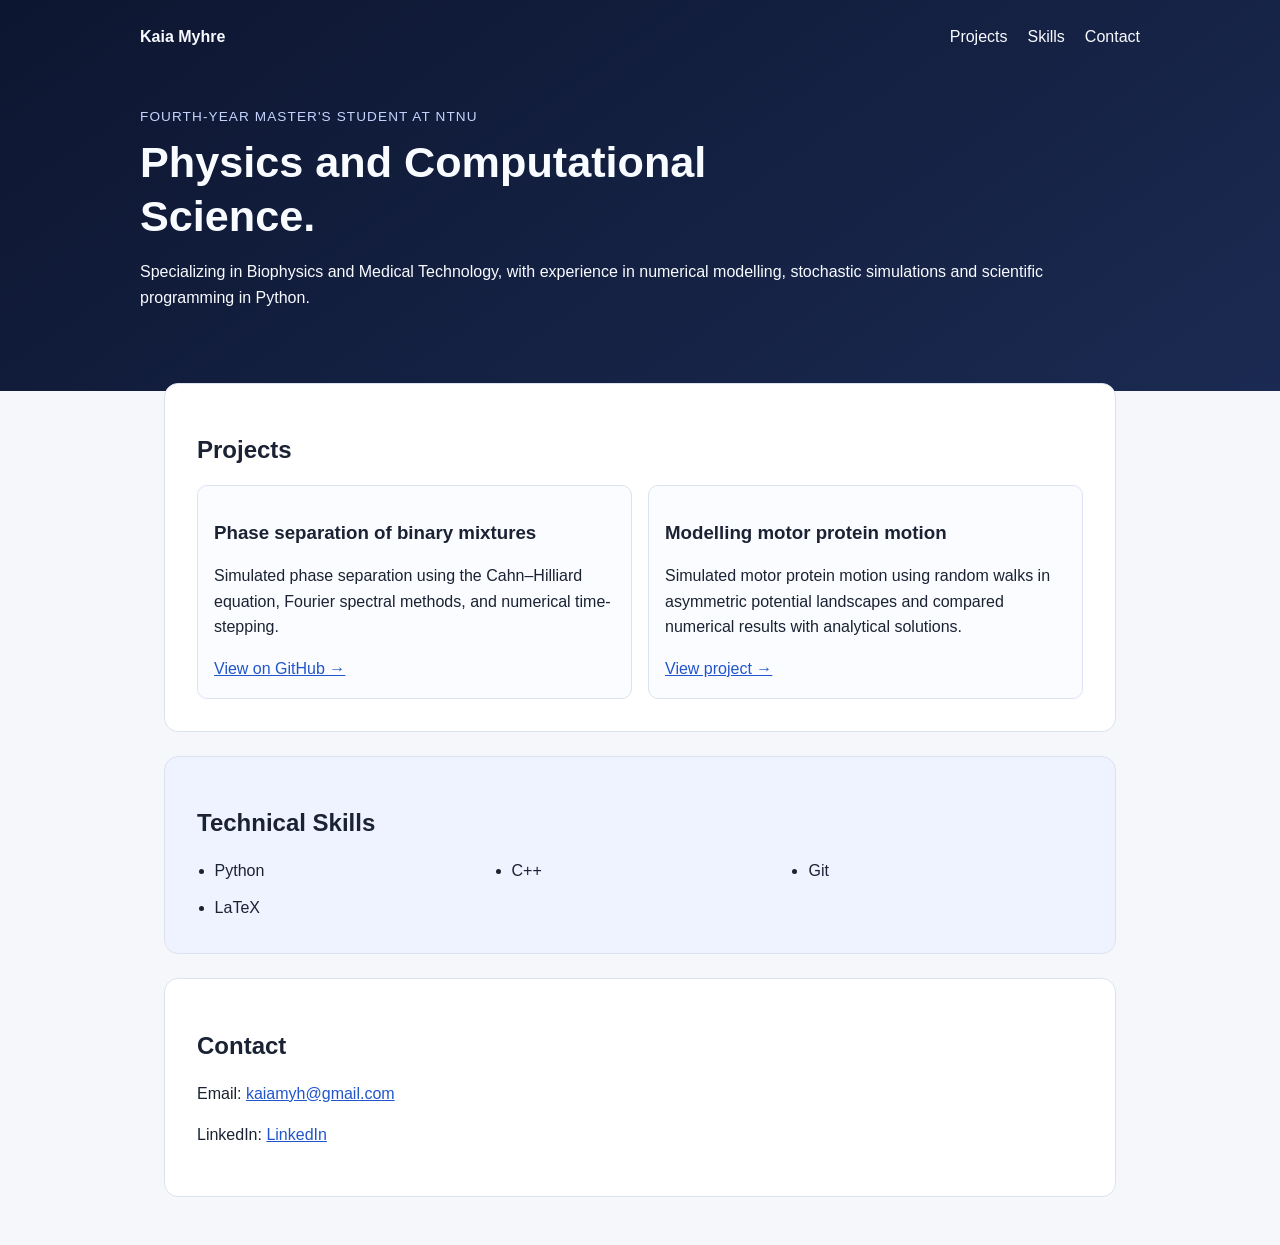
==== index.html @ 76cd0376 "Update index.html" ====
<!DOCTYPE html>
<html lang="en">
  <head>
    <meta charset="UTF-8" />
    <meta name="viewport" content="width=device-width, initial-scale=1.0" />
    <title>Kaia Myhre | Physics & Mathematics</title>
    <link rel="stylesheet" href="styles.css" />
  </head>

  <body>
    <header class="hero" id="home">
      <nav class="nav">
        <a href="#home" class="brand">Kaia Myhre</a>

        <ul>
          <li><a href="#projects">Projects</a></li>
          <li><a href="#skills">Skills</a></li>
          <li><a href="#contact">Contact</a></li>
        </ul>
      </nav>

      <div class="hero-content">
        <p class="eyebrow">Fourth-year Master's Student at NTNU</p>

        <h1>
          Physics and Computational Science.
        </h1>

        <p>
          Specializing in Biophysics and Medical Technology,
          with experience in numerical modelling, stochastic
          simulations and scientific programming in Python.
        </p>
      </div>
    </header>

    <main>
      <section id="projects" class="section">
        <h2>Projects</h2>

        <div class="cards">

          <article class="card">
            <h3>Phase separation of binary mixtures</h3>
            <p>
              Simulated phase separation using the Cahn–Hilliard equation,
              Fourier spectral methods, and numerical time-stepping.
            </p>
            <a href="https://selma-bl.github.io/Phase_separation_of_a_binary_mixture/" target="_blank">View on GitHub →</a>
          </article>

          <article class="card">
            <h3>Modelling motor protein motion</h3>
            <p>
              Simulated motor protein motion using random walks in asymmetric
              potential landscapes and compared numerical results with analytical solutions.
            </p>
            <a
              href="projects/motor-protein"
              target="_blank"
              rel="noopener noreferrer"
            >
              View project →
            </a>
          </article>


        </div>
      </section>


      <section id="skills" class="section section-alt">
        <h2>Technical Skills</h2>

        <ul class="skills-grid">
          <li>Python</li>
          <li>C++</li>
          <li>Git</li>
          <li>LaTeX</li>
        </ul>
      </section>


      <section id="contact" class="section">
        <h2>Contact</h2>

        <p>
          Email:
          <a href="mailto:kaiamyh@gmail.com">
            kaiamyh@gmail.com
          </a>
        </p>

        <p>
          LinkedIn:
          <a
            href="https://www.linkedin.com/in/kaia-myhre-958056382/"
            target="_blank"
            rel="noopener noreferrer"
          >
            LinkedIn
          </a>
        </p>
      </section>

    </main>
  </body>
</html>
---- styles.css ----
:root {
  --bg: #f5f7fb;
  --surface: #ffffff;
  --text: #1a2233;
  --muted: #53607a;
  --accent: #2155cc;
  --border: #dce3f0;
}

* {
  box-sizing: border-box;
}

body {
  margin: 0;
  font-family: "Inter", "Segoe UI", Roboto, Arial, sans-serif;
  color: var(--text);
  background: var(--bg);
  line-height: 1.6;
}

.hero {
  background: linear-gradient(145deg, #0d1630, #1b2a52);
  color: #f8fbff;
  padding: 1.5rem 1.5rem 4rem;
}

.nav {
  max-width: 1000px;
  margin: 0 auto;
  display: flex;
  justify-content: space-between;
  align-items: center;
  gap: 1rem;
}

.nav .brand {
  font-weight: 700;
  text-decoration: none;
  color: inherit;
}

.nav ul {
  margin: 0;
  padding: 0;
  list-style: none;
  display: flex;
  gap: 1.25rem;
}

.nav a {
  color: inherit;
  text-decoration: none;
}

.hero-content {
  max-width: 1000px;
  margin: 3.5rem auto 0;
}

.eyebrow {
  margin: 0;
  text-transform: uppercase;
  letter-spacing: 0.08em;
  color: #c5d4ff;
  font-size: 0.85rem;
}

h1,
h2,
h3 {
  line-height: 1.25;
}

h1 {
  margin: 0.5rem 0 1rem;
  max-width: 700px;
  font-size: clamp(1.9rem, 4vw, 2.7rem);
}

main {
  max-width: 1000px;
  margin: -2rem auto 3rem;
  padding: 0 1.5rem;
}

.section {
  background: var(--surface);
  border: 1px solid var(--border);
  border-radius: 14px;
  padding: 2rem;
  margin-top: 1.5rem;
}

.section-alt {
  background: #eef3ff;
}

.cards {
  display: grid;
  grid-template-columns: repeat(auto-fit, minmax(220px, 1fr));
  gap: 1rem;
}

.card {
  background: #fbfcff;
  border: 1px solid var(--border);
  border-radius: 10px;
  padding: 1rem;
}

.skills-grid {
  margin: 0;
  padding-left: 1.1rem;
  display: grid;
  grid-template-columns: repeat(auto-fit, minmax(220px, 1fr));
  gap: 0.7rem 1.4rem;
}

a {
  color: var(--accent);
}

@media (max-width: 640px) {
  .nav {
    flex-direction: column;
    align-items: flex-start;
  }

  .hero {
    padding-bottom: 3rem;
  }

  .section {
    padding: 1.4rem;
  }
}
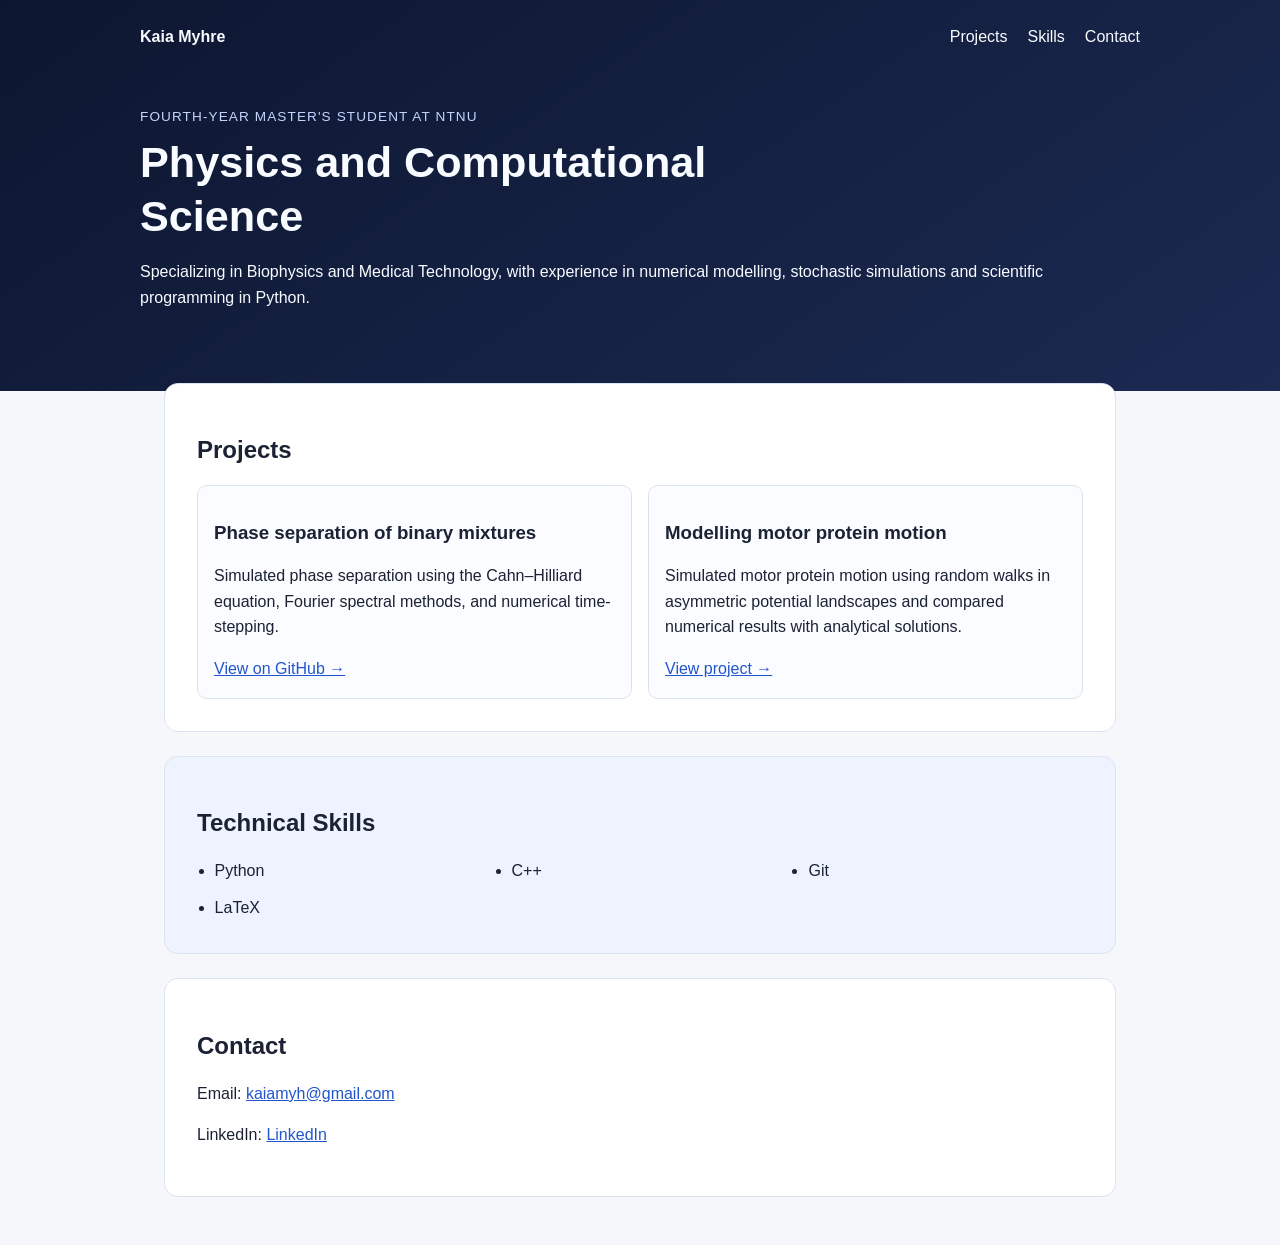
==== commit 5a8dd918: "Remove period from header in index.html" ====
--- a/index.html
+++ b/index.html
@@ -23,7 +23,7 @@
         <p class="eyebrow">Fourth-year Master's Student at NTNU</p>
 
         <h1>
-          Physics and Computational Science.
+          Physics and Computational Science
         </h1>
 
         <p>
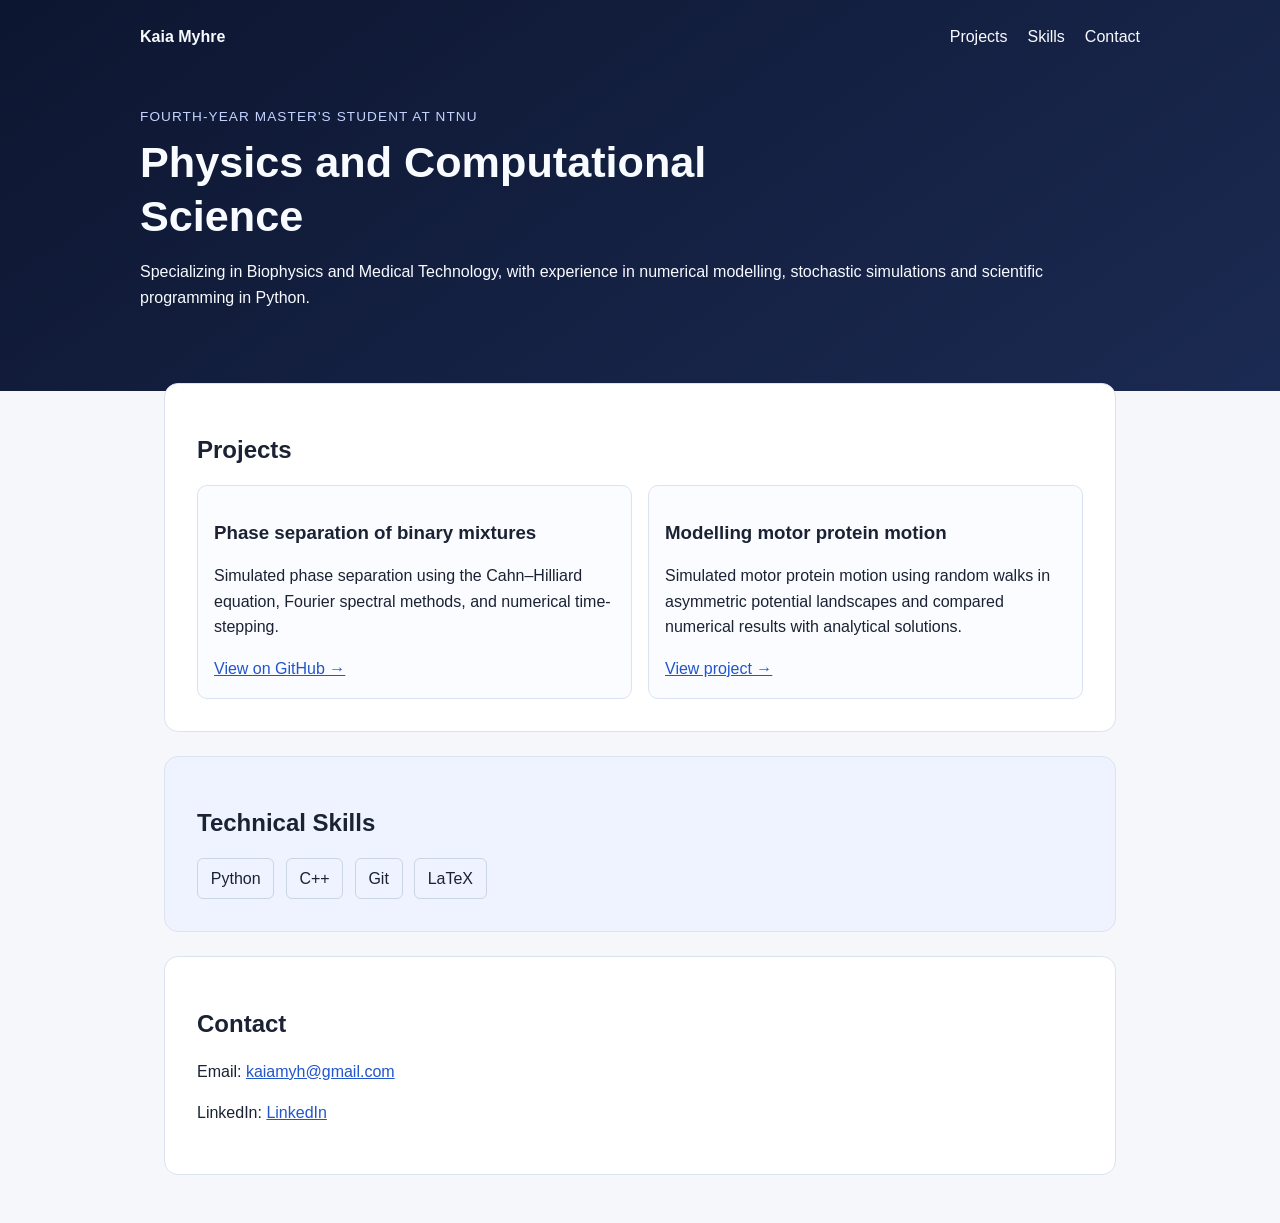
==== commit b39eaaa7: "Fix HTML syntax errors in index.html" ====
--- a/index.html
+++ b/index.html
@@ -1,5 +1,5 @@
 <!DOCTYPE html>
-<html lang="en">
+<html lang="en"> 
   <head>
     <meta charset="UTF-8" />
     <meta name="viewport" content="width=device-width, initial-scale=1.0" />
--- a/styles.css
+++ b/styles.css
@@ -110,11 +110,18 @@
 }
 
 .skills-grid {
-  margin: 0;
-  padding-left: 1.1rem;
-  display: grid;
-  grid-template-columns: repeat(auto-fit, minmax(220px, 1fr));
-  gap: 0.7rem 1.4rem;
+  display: flex;
+  flex-wrap: wrap;
+  gap: 0.7rem;
+  padding: 0;
+  margin: 1rem 0 0;
+  list-style: none;
+}
+
+.skills-grid li {
+  padding: 0.4rem 0.8rem;
+  border: 1px solid #cbd5e1;
+  border-radius: 6px;
 }
 
 a {
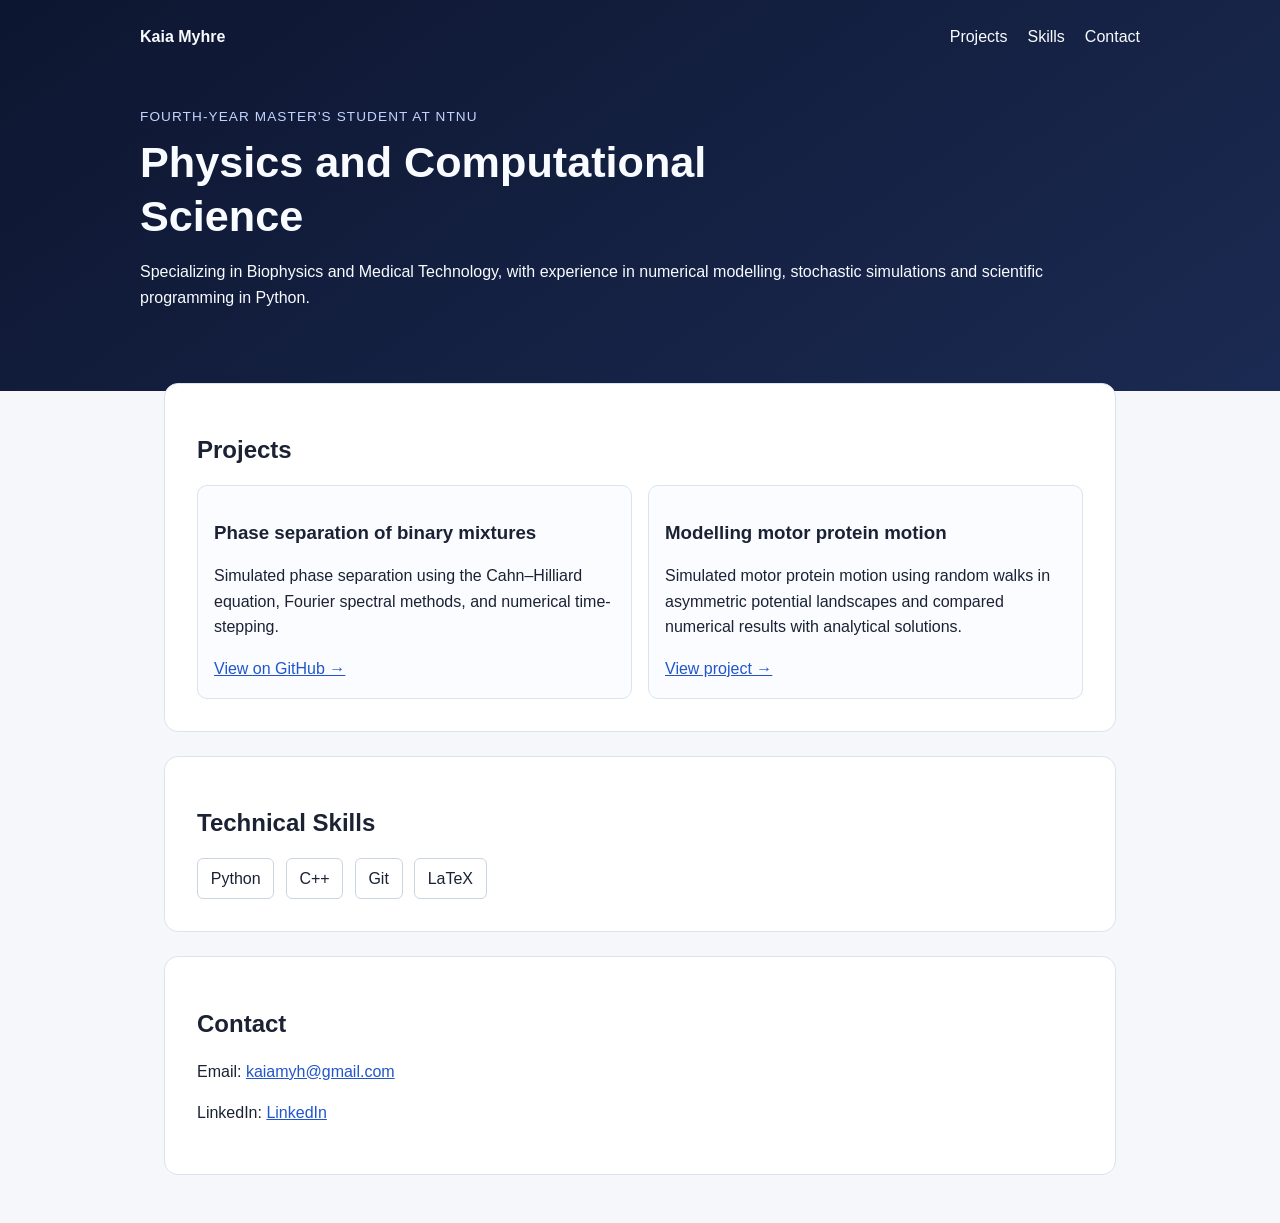
==== commit 17624032: "Update skills section class Removed 'section-alt' class from skills section." ====
--- a/index.html
+++ b/index.html
@@ -69,7 +69,7 @@
       </section>
 
 
-      <section id="skills" class="section section-alt">
+      <section id="skills" class="section">
         <h2>Technical Skills</h2>
 
         <ul class="skills-grid">
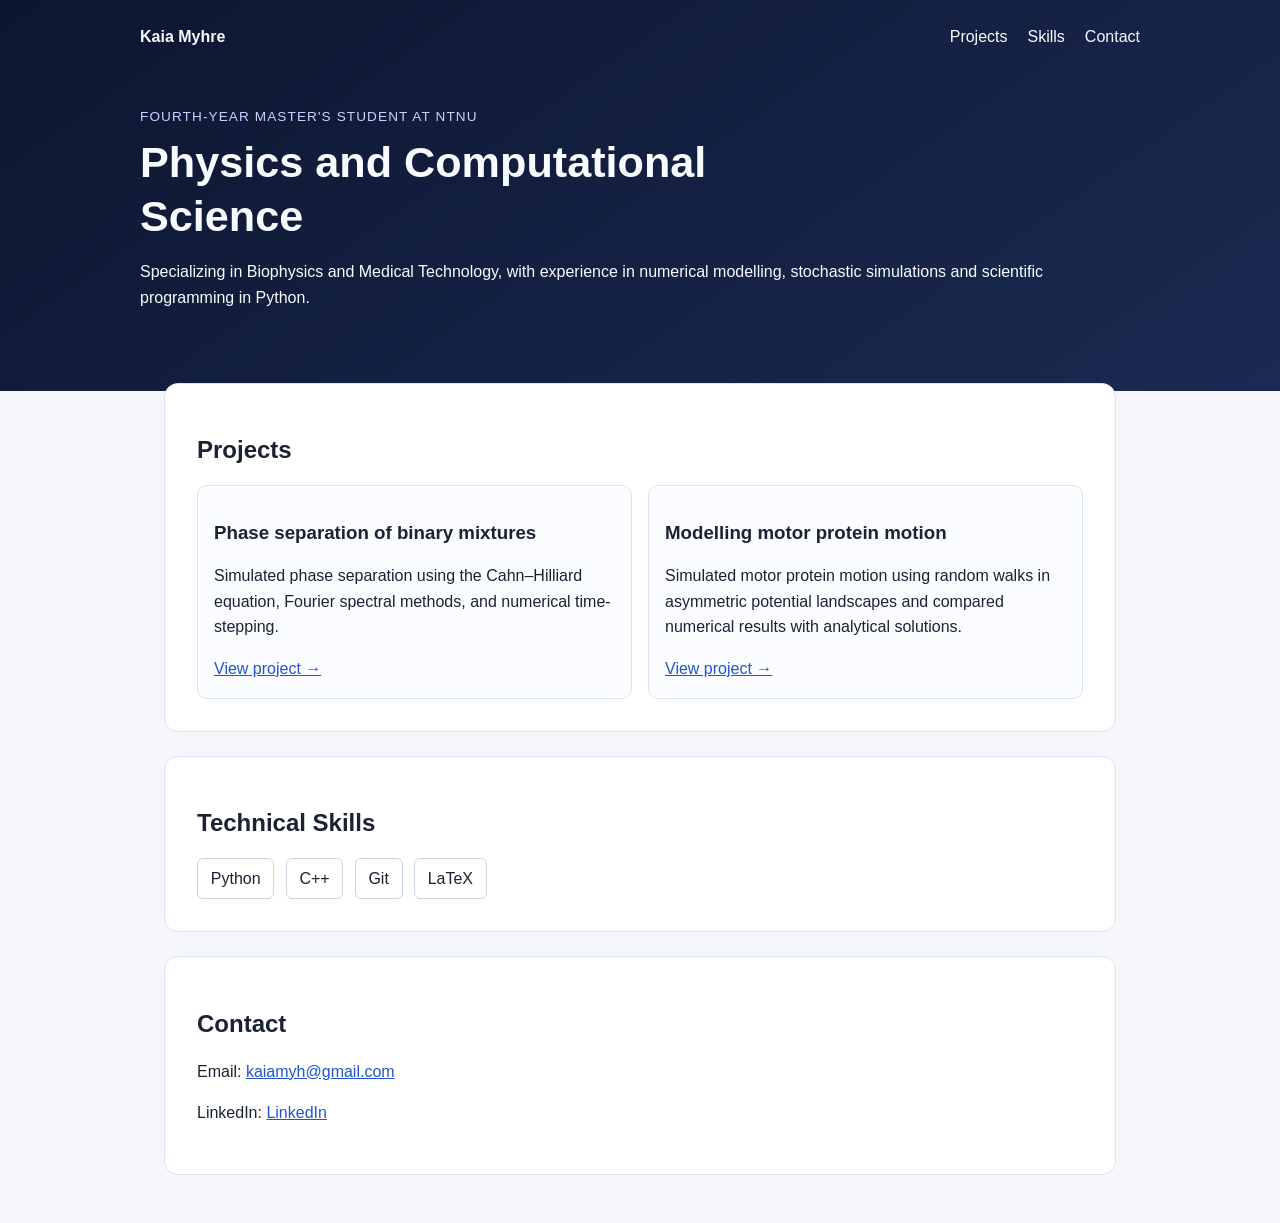
==== commit b35d54f8: "Update link text for GitHub project reference" ====
--- a/index.html
+++ b/index.html
@@ -46,7 +46,7 @@
               Simulated phase separation using the Cahn–Hilliard equation,
               Fourier spectral methods, and numerical time-stepping.
             </p>
-            <a href="https://selma-bl.github.io/Phase_separation_of_a_binary_mixture/" target="_blank">View on GitHub →</a>
+            <a href="https://selma-bl.github.io/Phase_separation_of_a_binary_mixture/" target="_blank"> View project →</a>
           </article>
 
           <article class="card">
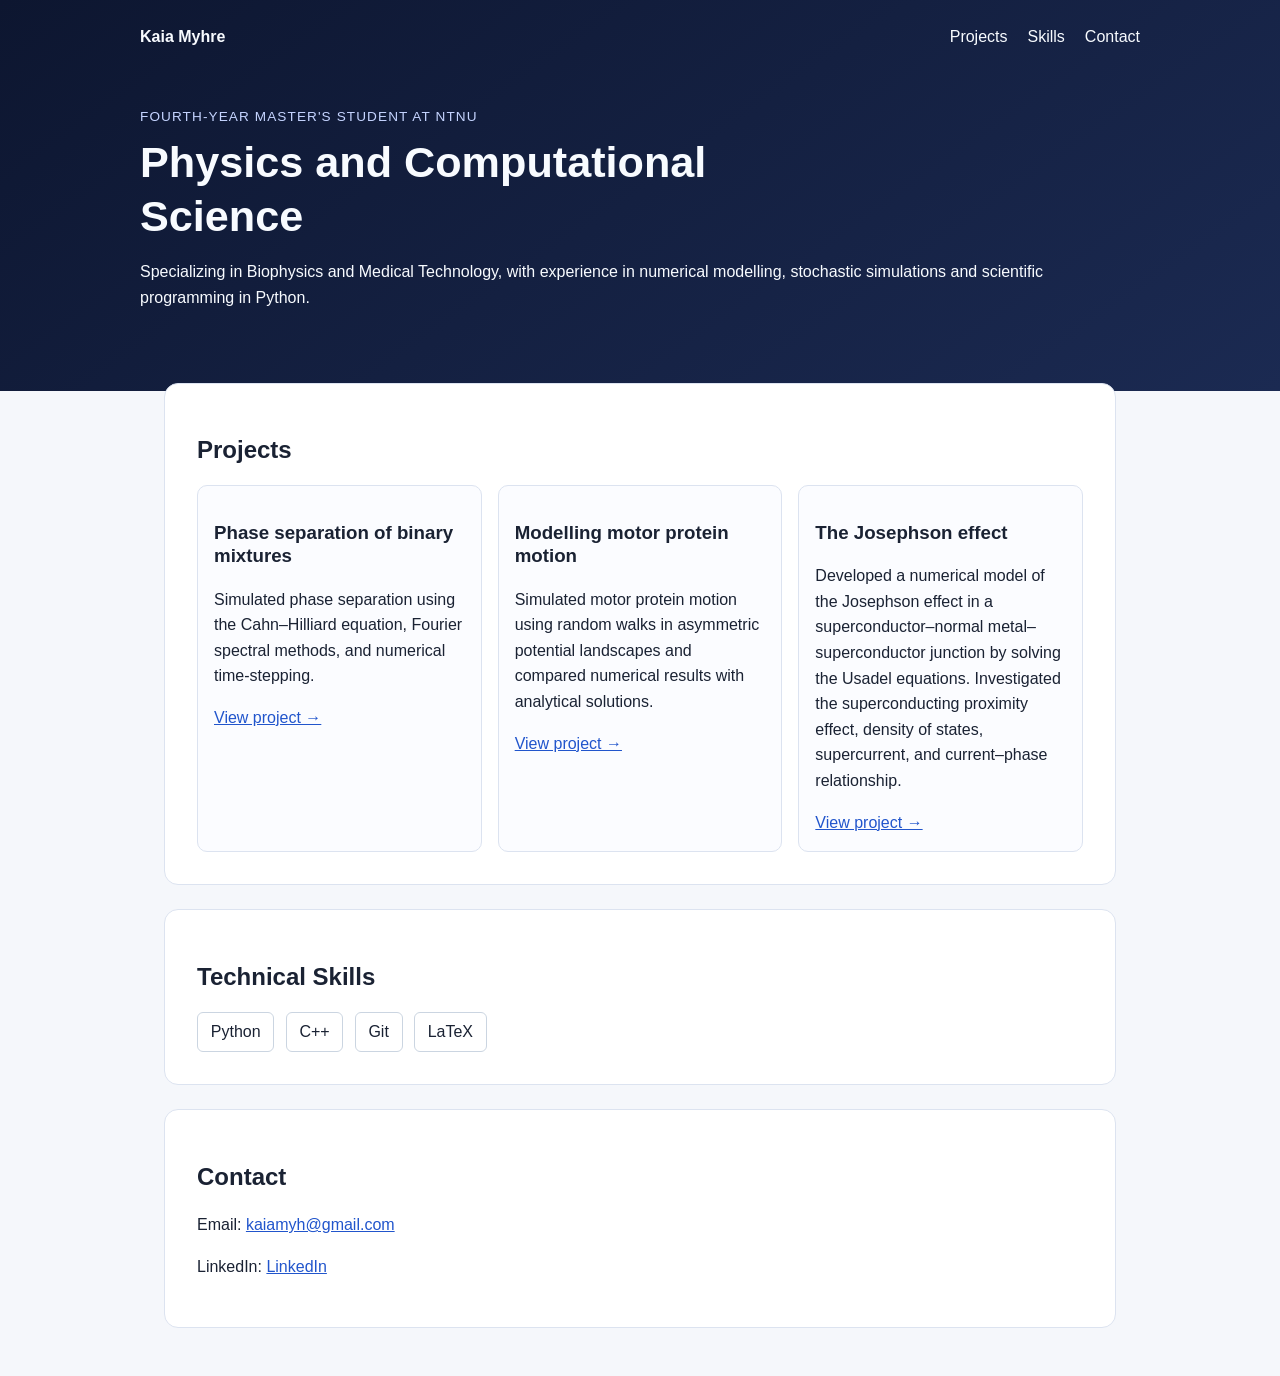
==== commit c806f533: "Add project article for the Josephson effect Added a new project article about the Josephson effect," ====
--- a/index.html
+++ b/index.html
@@ -64,6 +64,22 @@
             </a>
           </article>
 
+          <article class="card">
+            <h3>The Josephson effect</h3>
+            <p>
+              Developed a numerical model of the Josephson effect in a superconductor–normal 
+              metal–superconductor junction by solving the Usadel equations. Investigated the
+              superconducting proximity effect, density of states, supercurrent, and current–phase relationship.
+            </p>
+            <a
+              href="projects/josephson-effect"
+              target="_blank"
+              rel="noopener noreferrer"
+            >
+              View project →
+            </a>
+          </article>
+
 
         </div>
       </section>
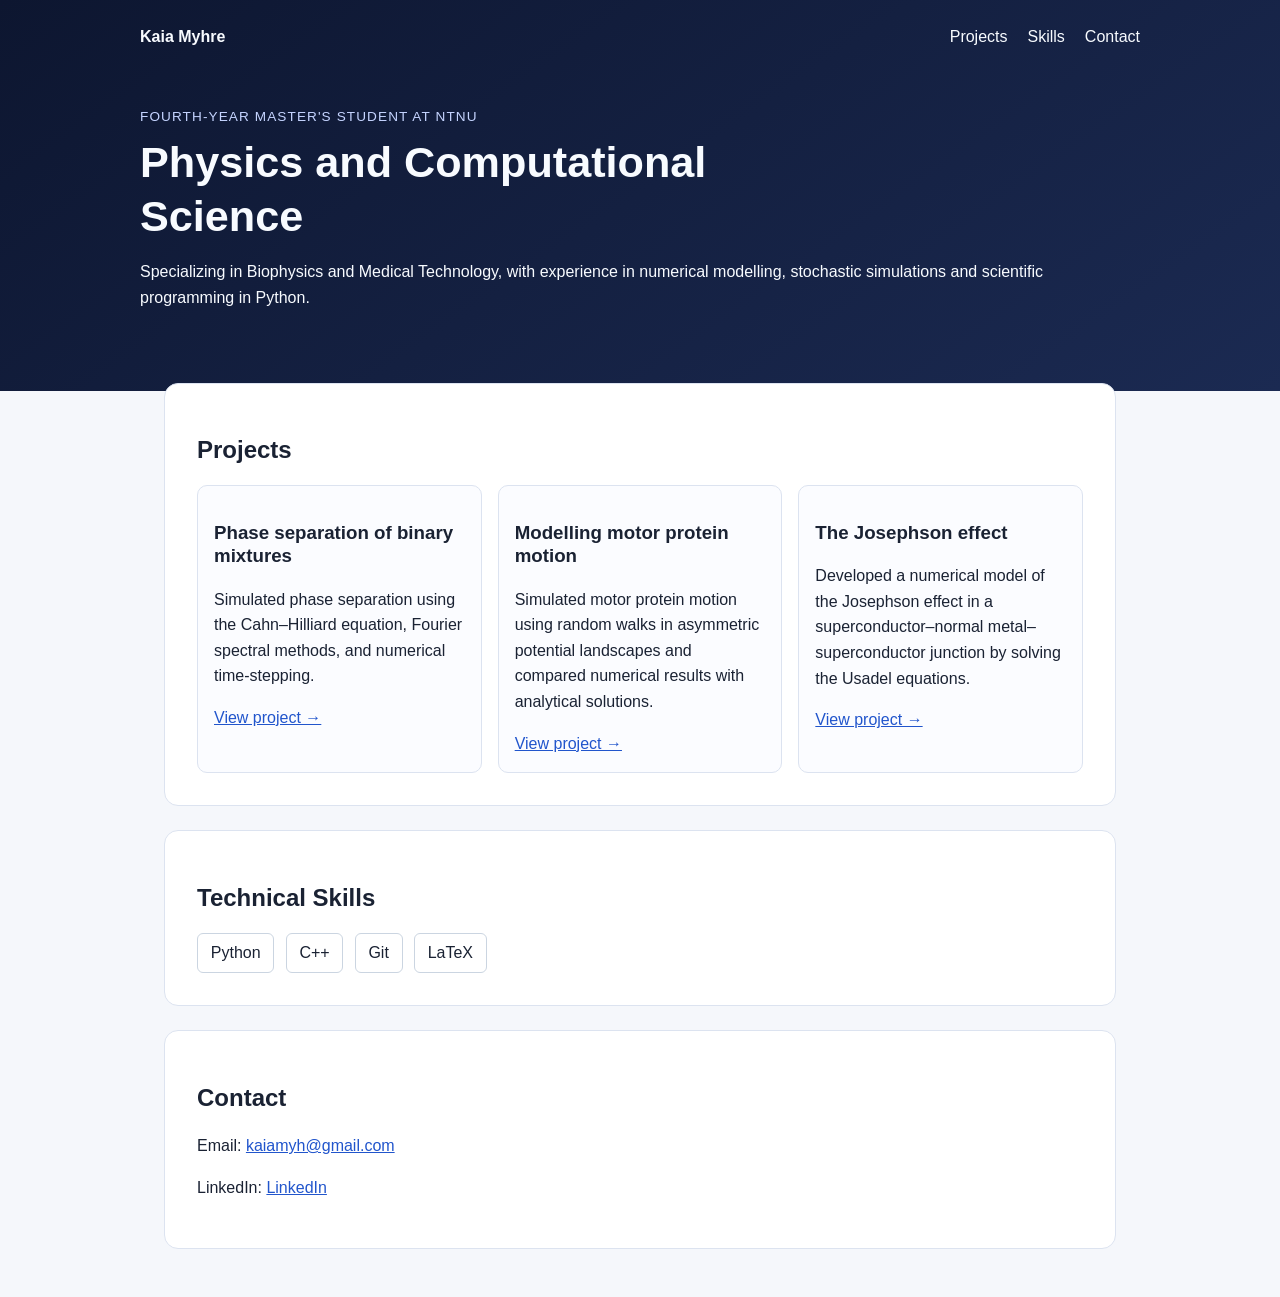
==== commit 6f56c03e: "Simplify project description for Josephson effect Removed redundant explanation of the Josephson eff" ====
--- a/index.html
+++ b/index.html
@@ -68,8 +68,7 @@
             <h3>The Josephson effect</h3>
             <p>
               Developed a numerical model of the Josephson effect in a superconductor–normal 
-              metal–superconductor junction by solving the Usadel equations. Investigated the
-              superconducting proximity effect, density of states, supercurrent, and current–phase relationship.
+              metal–superconductor junction by solving the Usadel equations.
             </p>
             <a
               href="projects/josephson-effect"
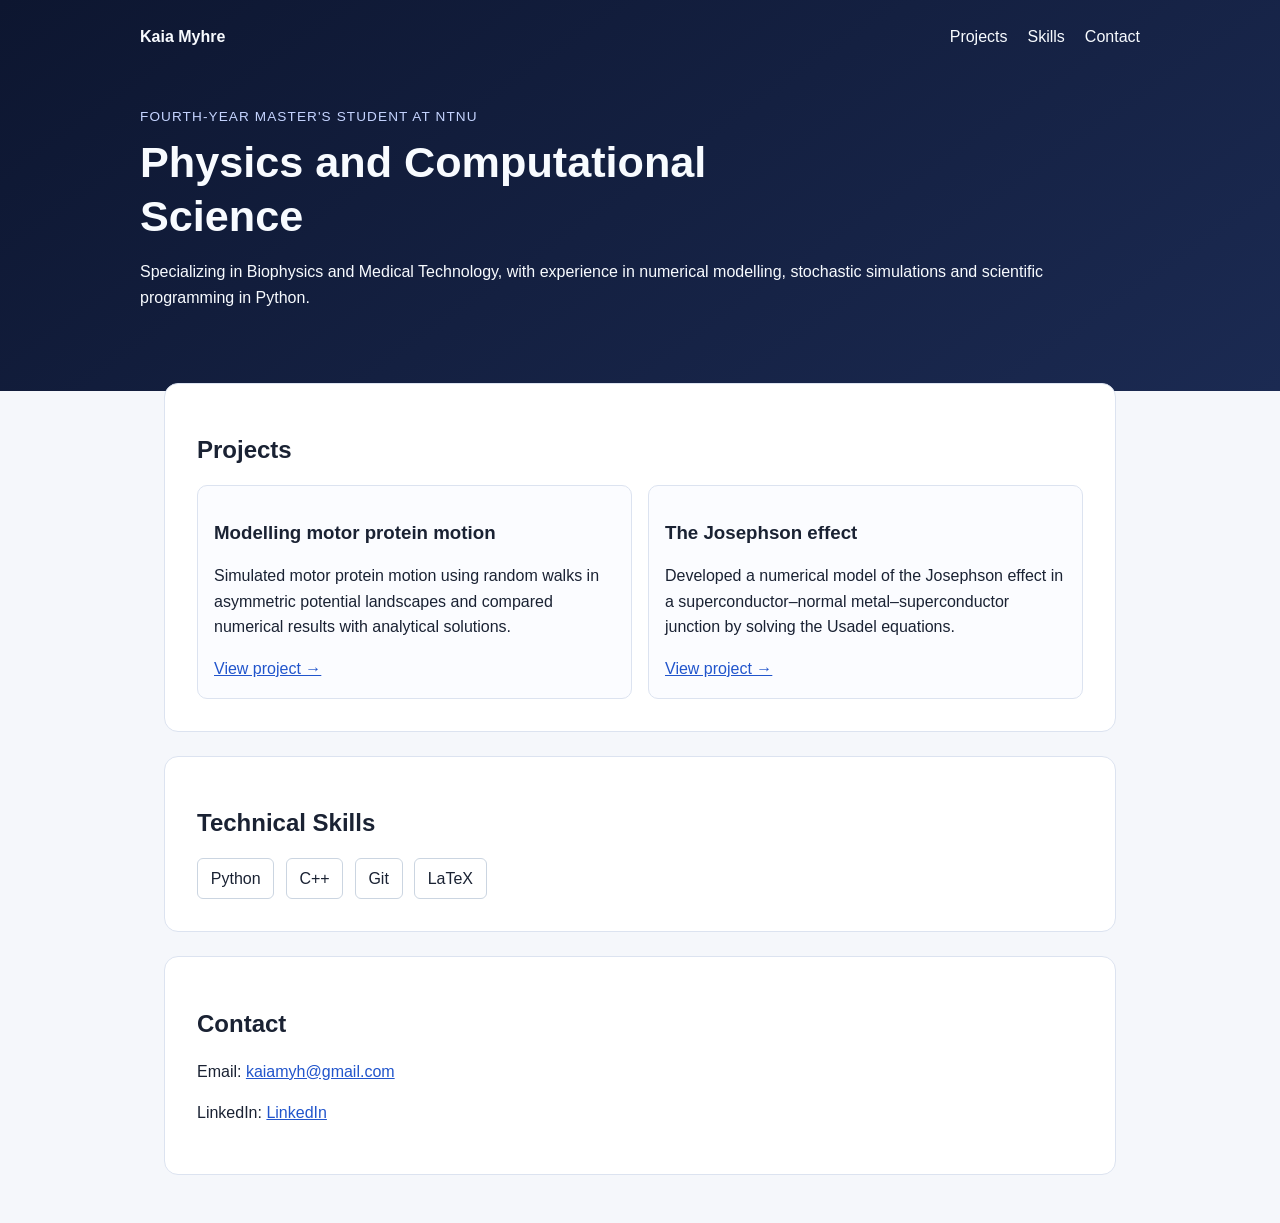
==== commit cd8e91b9: "Remove phase separation project section Removed phase separation project details from index.html." ====
--- a/index.html
+++ b/index.html
@@ -39,15 +39,6 @@
         <h2>Projects</h2>
 
         <div class="cards">
-
-          <article class="card">
-            <h3>Phase separation of binary mixtures</h3>
-            <p>
-              Simulated phase separation using the Cahn–Hilliard equation,
-              Fourier spectral methods, and numerical time-stepping.
-            </p>
-            <a href="https://selma-bl.github.io/Phase_separation_of_a_binary_mixture/" target="_blank"> View project →</a>
-          </article>
 
           <article class="card">
             <h3>Modelling motor protein motion</h3>
